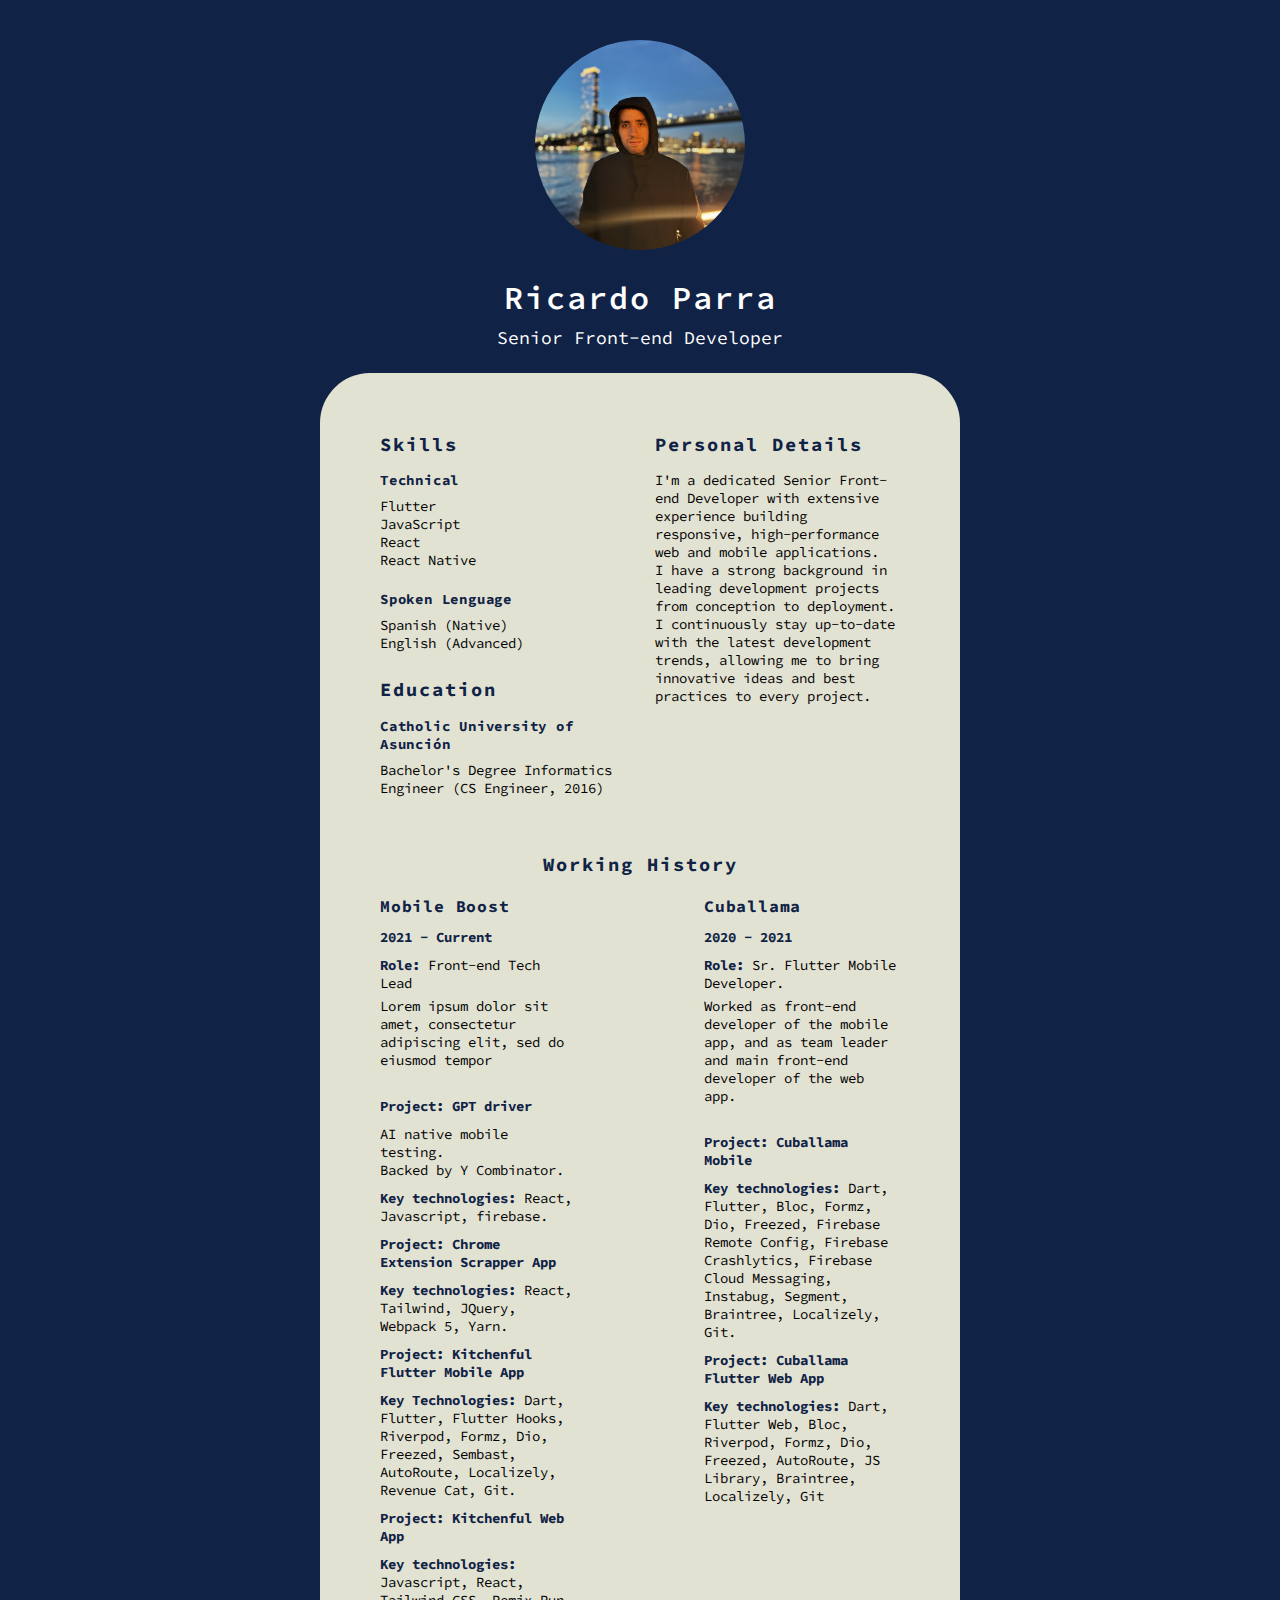
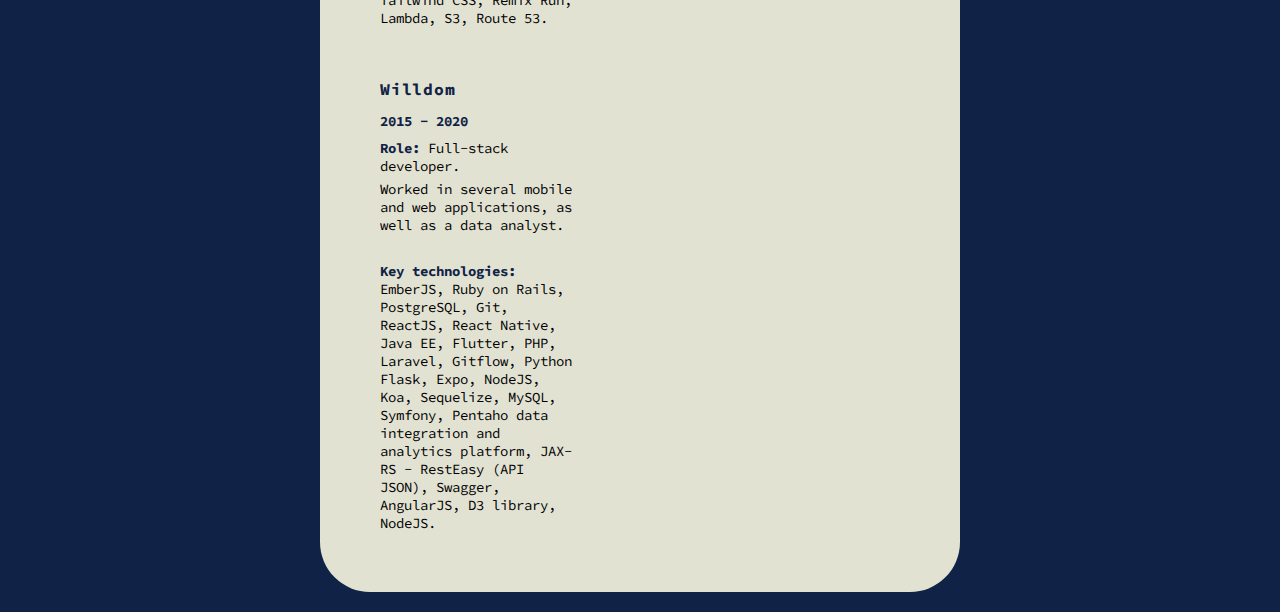
==== index.html @ 753095de "minor improvement" ====
<!DOCTYPE html>
<html lang="en">

<head>
    <meta charset="UTF-8">
    <meta name="viewport" content="width=device-width, initial-scale=1.0">
    <title>Ricardo Parra</title>
    <link rel="preconnect" href="https://fonts.googleapis.com">
    <link rel="preconnect" href="https://fonts.gstatic.com" crossorigin>
    <link href="https://fonts.googleapis.com/css2?family=Source+Code+Pro:ital,wght@0,200..900;1,200..900&display=swap"
        rel="stylesheet">
    <link href='index.css' rel='stylesheet' />
</head>

<body>
    <header class="header">

        <div class="profile-picture">
            <img class="rp-img" src="./resources-rp/ricardoparra.JPG" />
        </div>

        <div class="title">
            <h2 class="name">Ricardo Parra</h1>
                <h2 class="position">Senior Front-end Developer</h3>
        </div>

    </header>

    <!-- Information Section -->
    <div class="info">

        <div class="info-container">

            <div class="section-container">

                <h3 class="section-title">Skills</h3>

                <ul class="section-info">
                    <li>
                        <h4 class="sub-title">Technical</h5>
                    </li>
                    <li><a>Flutter</a></li>
                    <li><a>JavaScript</a></li>
                    <li><a>React</a></li>
                    <li><a>React Native</a></li>
                </ul>
                <ul class="section-info">
                    <li>
                        <h4 class="sub-title">Spoken Lenguage</h5>
                    </li>
                    <li><a>Spanish (Native)</a></li>
                    <li><a>English (Advanced)</a></li>
                </ul>


                <div class="section-container">

                    <h3 class="section-title">Education</h3>

                    <ul class="section-info">
                        <li>
                            <h4 class="sub-title">Catholic University of Asunción</h4>
                        </li>
                        <li><a>Bachelor's Degree Informatics Engineer (CS Engineer, 2016)</a></li>
                    </ul>
                </div>

            </div>

            <div class="section-container">


                <h3 class="section-title">Personal Details</h3>

                <p class="section-info">
                    I'm a dedicated Senior Front-end Developer with extensive experience building
                    responsive, high-performance web and mobile applications.<br>I have a strong background in leading
                    development projects from conception to deployment.<br>I continuously stay up-to-date with the
                    latest development trends, allowing me to bring innovative ideas and best practices to every project.
                </p>
            </div>

        </div>


        <div class="working-history">

            <h3 class="section-title-wh">Working History</h3>

            <div class="info-working">
                <div class="company">
                    <div class="company-summary">
                        <h3 class="company-title"><a class="links" href="https://www.mobileboost.io/"
                                target="_blank">Mobile Boost</a></h3>
                        <p class="year">2021 - Current</p>
                        <p><span class="role">Role:</span> Front-end Tech Lead</p>
                        <p>Lorem ipsum dolor sit amet, consectetur adipiscing elit, sed do eiusmod tempor</p>
                    </div>
                    <div class="project-parent">
                        <div class="project">
                            <p class="project-title">Project: GPT driver</p>
                            <p>AI native mobile testing.<br>Backed by Y Combinator.<br></p>
                            <p><span class="technologies">Key technologies:</span> React, Javascript, firebase.</p>
                        </div>

                        <div class="project">
                            <p class="project-title">Project: Chrome Extension Scrapper App
                            </p>
                            <p><span class="technologies">Key technologies:</span> React, Tailwind, JQuery, Webpack
                                5,
                                Yarn.</p>
                        </div>

                        <div class="project">
                            <p class="project-title">Project: Kitchenful Flutter Mobile
                                App<br></p>
                            <p><span class="technologies">Key Technologies:</span> Dart, Flutter, Flutter Hooks,
                                Riverpod, Formz, Dio, Freezed, Sembast, AutoRoute, Localizely, Revenue Cat, Git.</p>
                        </div>

                        <div class="project">
                            <p class="project-title">Project: Kitchenful Web App</p>
                            <p><span class="technologies">Key technologies:</span> Javascript, React, Tailwind CSS,
                                Remix Run, Lambda, S3, Route 53.</p>
                        </div>
                    </div>
                </div>

                <div class="company">
                    <div class="company-summary">
                        <h3 class="company-title"><a class="links" href="https://www.cuballama.com/"
                                target="_blank">Cuballama</a></h3>
                        <p class="year">2020 - 2021</p>
                        <p><span class="role">Role:</span> Sr. Flutter Mobile Developer.</p>
                        <p> Worked as front-end developer of the mobile app, and as team leader and main front-end
                            developer of the web app.</p>
                    </div>

                    <div class="project-parent">
                        <div class="project">
                            <p class="project-title"><span class="project">Project: Cuballama Mobile</span> </p>
                            <p><span class="technologies">Key technologies:</span> Dart, Flutter, Bloc, Formz, Dio,
                                Freezed, Firebase Remote Config, Firebase Crashlytics, Firebase Cloud Messaging,
                                Instabug, Segment, Braintree, Localizely, Git.</p>
                        </div>

                        <div class="project">
                            <p class="project-title"><span class="project">Project: Cuballama Flutter Web App</span>
                            </p>
                            <p><span class="technologies">Key technologies:</span> Dart, Flutter Web, Bloc,
                                Riverpod, Formz, Dio, Freezed, AutoRoute, JS Library, Braintree, Localizely, Git</p>
                        </div>
                    </div>
                </div>
                <div class="company">
                    <div class="company-summary">
                        <h3 class="company-title"><a class="links" href="https://www.cuballama.com/"
                                target="_blank">Willdom</a></h3>
                        <p class="year">2015 - 2020</p>
                        <p><span class="role">Role:</span> Full-stack developer.</p>
                        <p> Worked in several mobile and web applications, as well as a data analyst.</p>
                    </div>

                    <div class="project-parent">
                        <div class="project">

                            <p><span class="technologies">Key technologies:</span> EmberJS, Ruby on Rails, PostgreSQL,
                                Git, ReactJS, React Native, Java EE, Flutter, PHP, Laravel, Gitflow, Python Flask, Expo,
                                NodeJS, Koa, Sequelize, MySQL, Symfony, Pentaho data integration and analytics platform,
                                JAX-RS - RestEasy (API JSON), Swagger, AngularJS, D3 library, NodeJS.</p>


                        </div>

                    </div>
                </div>

            </div>

        </div>


    </div>

</body>

</html>
---- index.css ----
/*Universal Styles*/

html * {
    box-sizing: border-box;
    font-family: "Source Code Pro";

}

body {
    background-color:#102245;
    margin: 20px 25%;
    font-size: 16px;
}

/*Header*/

.header {
    display: flex;
    flex-direction: column;
    justify-content: center;
}


.profile-picture {
    display: flex;
    flex-direction: row;
    justify-content:  center;
}

.rp-img {
    height: 15.625rem;
    width: 15.625rem;
    object-fit: cover;
    border-radius: 50%;
    padding: 1.25rem;
}

.title {
    display: flex;
    flex-direction: column;
}

.name {
    font-size: 2rem;
    font-weight: 600;
    color: white;
    text-align: center;
    letter-spacing: 0.125rem;
    margin: 0;
    padding: 0.5rem 0;

}

.position  {
    font-size: 1.125rem;
    font-weight: 400;
    text-align: center;
    color: white;
    margin: 0;
    padding-bottom: 1.5rem;
}


/*Main Content*/

.info {
    display: flex;
    flex-direction: column;
    background-color: #e2e2d3;
    padding: 50px;
    border-radius: 50px 50px;
    gap: 30px;
    position: relative;
}

.info-container {
    display: flex;
    flex-direction: row;
    gap: 0.625rem;
    flex-wrap: wrap;
}

/*Personal Details, skills, education */

.section-container {
    display: flex;
    flex-direction: column;
    flex: 1;
}

.section-title {
    padding: 0.625rem 0.625rem;
    color:#102245;
    font-weight: bold;
    letter-spacing: 0.125rem;
    text-align: start;
    font-size: 1.17rem;
}


.section-info {
    list-style: none;
    padding-top: 0.325rem;
    padding-bottom: 1rem;
    padding-left: 0.625rem;
    padding-right: 0.625rem;
    margin: 0;
    color: black;
    text-align:start;
    font-size: 0.875rem;
}


.sub-title {
    letter-spacing: 0.05rem;
    color:#102245;
    padding-bottom: 0.5rem;
}


/* Working History */

.section-title-wh {
    display: flex;
    padding: 0.625rem 0.625rem;
    color:#102245;
    font-weight: bold;
    letter-spacing: 0.125rem;
    text-align: start;
    justify-content: center;
    font-size: 1.17rem;
}


.info-working {
    display: flex;
    flex-direction: row;
    gap: 2rem;
    flex-wrap: wrap;
    justify-content: space-between;
}

.project-parent {
    display: flex;
    flex-direction: column;
    gap: 1.5rem;
}

.project-title {
    font-weight: bold;
}


.project-title,
.technologies,
.year,
.role {
    color:#102245;
    font-size: 0.875rem;
    font-weight: bold;
}

.year {
    padding-bottom: 0.3rem;
}

.company {
    display: flex;
    flex-direction: column;
    gap: 0.5rem;
    flex-basis: 40%;
}

.company-summary {
    display: flex;
    flex-direction: column;
    gap: 0.3rem;
    font-size: 0.875rem;
    padding: 0.625rem
}

.company-title {
    color:#102245;
    letter-spacing: 0.05rem;
    padding-bottom: 0.5rem;
}

.project {
    display: flex;
    flex-direction: column;
    gap: 0.625rem;
}

.project-parent {
    display: flex;
    flex-direction: column;
    gap: 0.625rem;
    padding: 0.625rem
}

.project h4 {
    color:#102245;
    font-size: 1rem;
}

.project p {
    font-size: 0.875rem;
    text-align: start;
}

.project .year {
    font-size:  0.75rem;
}



p, h2, h3, h4, h5, h6 {
    margin: 0;
}

.links {
    text-decoration: none; 
    color: #102245; 
    transition: color 0.3s ease; 
}

.links:hover {
    color: #007BFF;
}
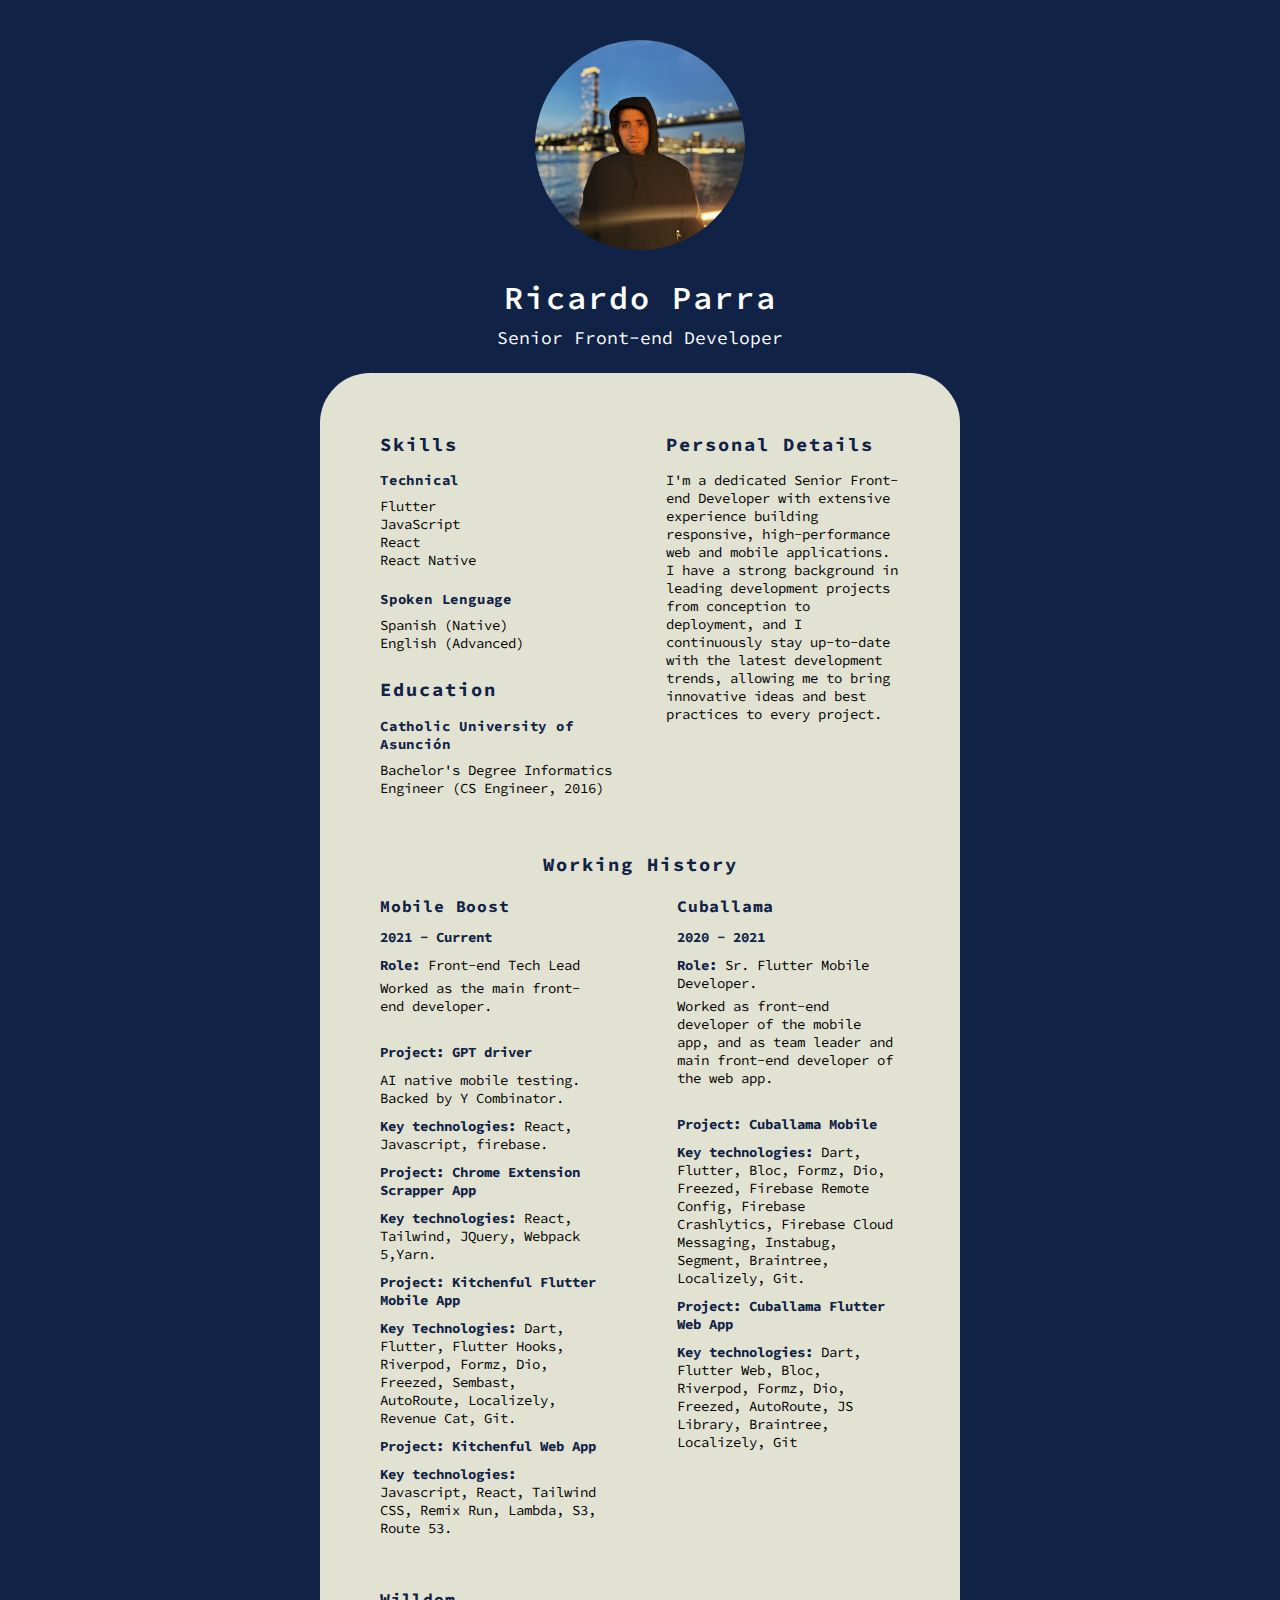
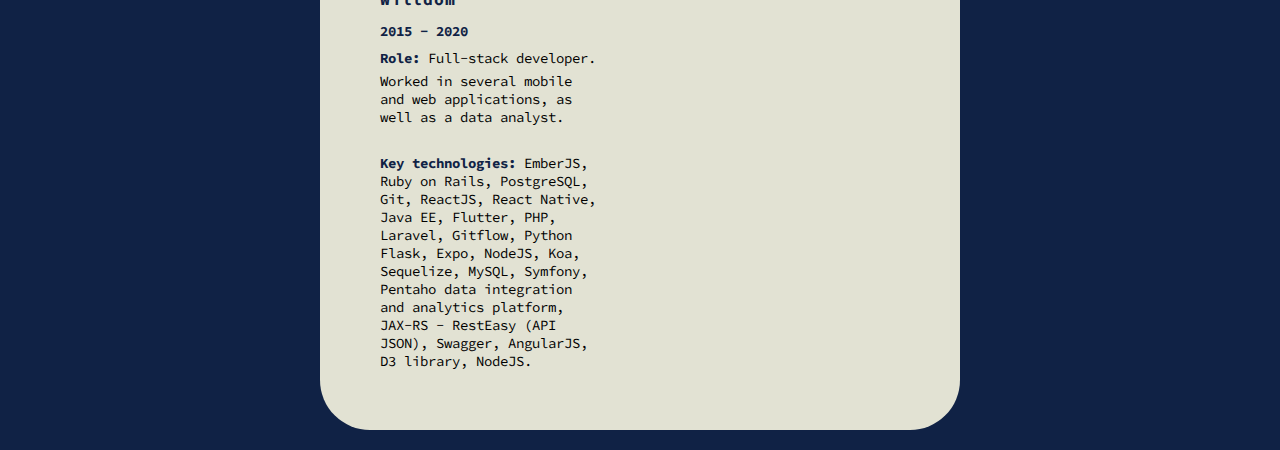
==== commit 67059d29: "minor improvements" ====
--- a/index.html
+++ b/index.html
@@ -75,7 +75,7 @@
                 <p class="section-info">
                     I'm a dedicated Senior Front-end Developer with extensive experience building
                     responsive, high-performance web and mobile applications.<br>I have a strong background in leading
-                    development projects from conception to deployment.<br>I continuously stay up-to-date with the
+                    development projects from conception to deployment, and I continuously stay up-to-date with the
                     latest development trends, allowing me to bring innovative ideas and best practices to every project.
                 </p>
             </div>
@@ -94,7 +94,7 @@
                                 target="_blank">Mobile Boost</a></h3>
                         <p class="year">2021 - Current</p>
                         <p><span class="role">Role:</span> Front-end Tech Lead</p>
-                        <p>Lorem ipsum dolor sit amet, consectetur adipiscing elit, sed do eiusmod tempor</p>
+                        <p>Worked as the main front-end developer.</p>
                     </div>
                     <div class="project-parent">
                         <div class="project">
@@ -107,8 +107,7 @@
                             <p class="project-title">Project: Chrome Extension Scrapper App
                             </p>
                             <p><span class="technologies">Key technologies:</span> React, Tailwind, JQuery, Webpack
-                                5,
-                                Yarn.</p>
+                                5,Yarn.</p>
                         </div>
 
                         <div class="project">
@@ -132,7 +131,7 @@
                                 target="_blank">Cuballama</a></h3>
                         <p class="year">2020 - 2021</p>
                         <p><span class="role">Role:</span> Sr. Flutter Mobile Developer.</p>
-                        <p> Worked as front-end developer of the mobile app, and as team leader and main front-end
+                        <p>Worked as front-end developer of the mobile app, and as team leader and main front-end
                             developer of the web app.</p>
                     </div>
 
@@ -154,7 +153,7 @@
                 </div>
                 <div class="company">
                     <div class="company-summary">
-                        <h3 class="company-title"><a class="links" href="https://www.cuballama.com/"
+                        <h3 class="company-title"><a class="links" href="https://willdom.com/"
                                 target="_blank">Willdom</a></h3>
                         <p class="year">2015 - 2020</p>
                         <p><span class="role">Role:</span> Full-stack developer.</p>
@@ -168,8 +167,6 @@
                                 Git, ReactJS, React Native, Java EE, Flutter, PHP, Laravel, Gitflow, Python Flask, Expo,
                                 NodeJS, Koa, Sequelize, MySQL, Symfony, Pentaho data integration and analytics platform,
                                 JAX-RS - RestEasy (API JSON), Swagger, AngularJS, D3 library, NodeJS.</p>
-
-
                         </div>
 
                     </div>
--- a/index.css
+++ b/index.css
@@ -213,7 +213,6 @@
 }
 
 
-
 p, h2, h3, h4, h5, h6 {
     margin: 0;
 }
@@ -227,3 +226,99 @@
 .links:hover {
     color: #007BFF;
 }
+
+
+
+@media only screen and (max-width: 768px) {
+    body {
+        margin: 20px 5%;
+    }
+
+    .header {
+        flex-direction: column;
+    }
+
+    .title {
+        text-align: center;
+    }
+
+    .info-container {
+        flex-direction: column;
+        gap: 1.5rem;
+    }
+
+    .info {
+        padding: 20px;
+        border-radius: 20px;
+    }
+
+    .info-working {
+        flex-direction: column;
+        gap: 2rem;
+    }
+
+    .company {
+        flex-basis: 100%;
+    }
+}
+
+/* Para tabletas (entre 768px y 1024px) */
+@media only screen and (min-width: 769px) and (max-width: 1024px) {
+    body {
+        margin: 20px 10%;
+    }
+
+    .header {
+        flex-direction: row;
+        align-items: center;
+    }
+
+    .profile-picture {
+        margin-right: 2rem;
+    }
+
+    .info-container {
+        flex-direction: column;
+        gap: 1.5rem;
+    }
+
+    .info {
+        padding: 40px;
+        border-radius: 30px;
+    }
+
+    .info-working {
+        flex-direction: column;
+        gap: 1.5rem;
+    }
+
+    .company {
+        flex-basis: 100%;
+    }
+}
+
+/* Para pantallas grandes (PC y más) */
+@media only screen and (min-width: 1025px) {
+    body {
+        margin: 20px 25%;
+    }
+
+    .info {
+        padding: 50px;
+        border-radius: 50px;
+    }
+
+    .info-container {
+        flex-direction: row;
+        gap: 2rem;
+    }
+
+    .info-working {
+        flex-direction: row;
+        gap: 2rem;
+    }
+
+    .company {
+        flex-basis: 45%;
+    }
+}